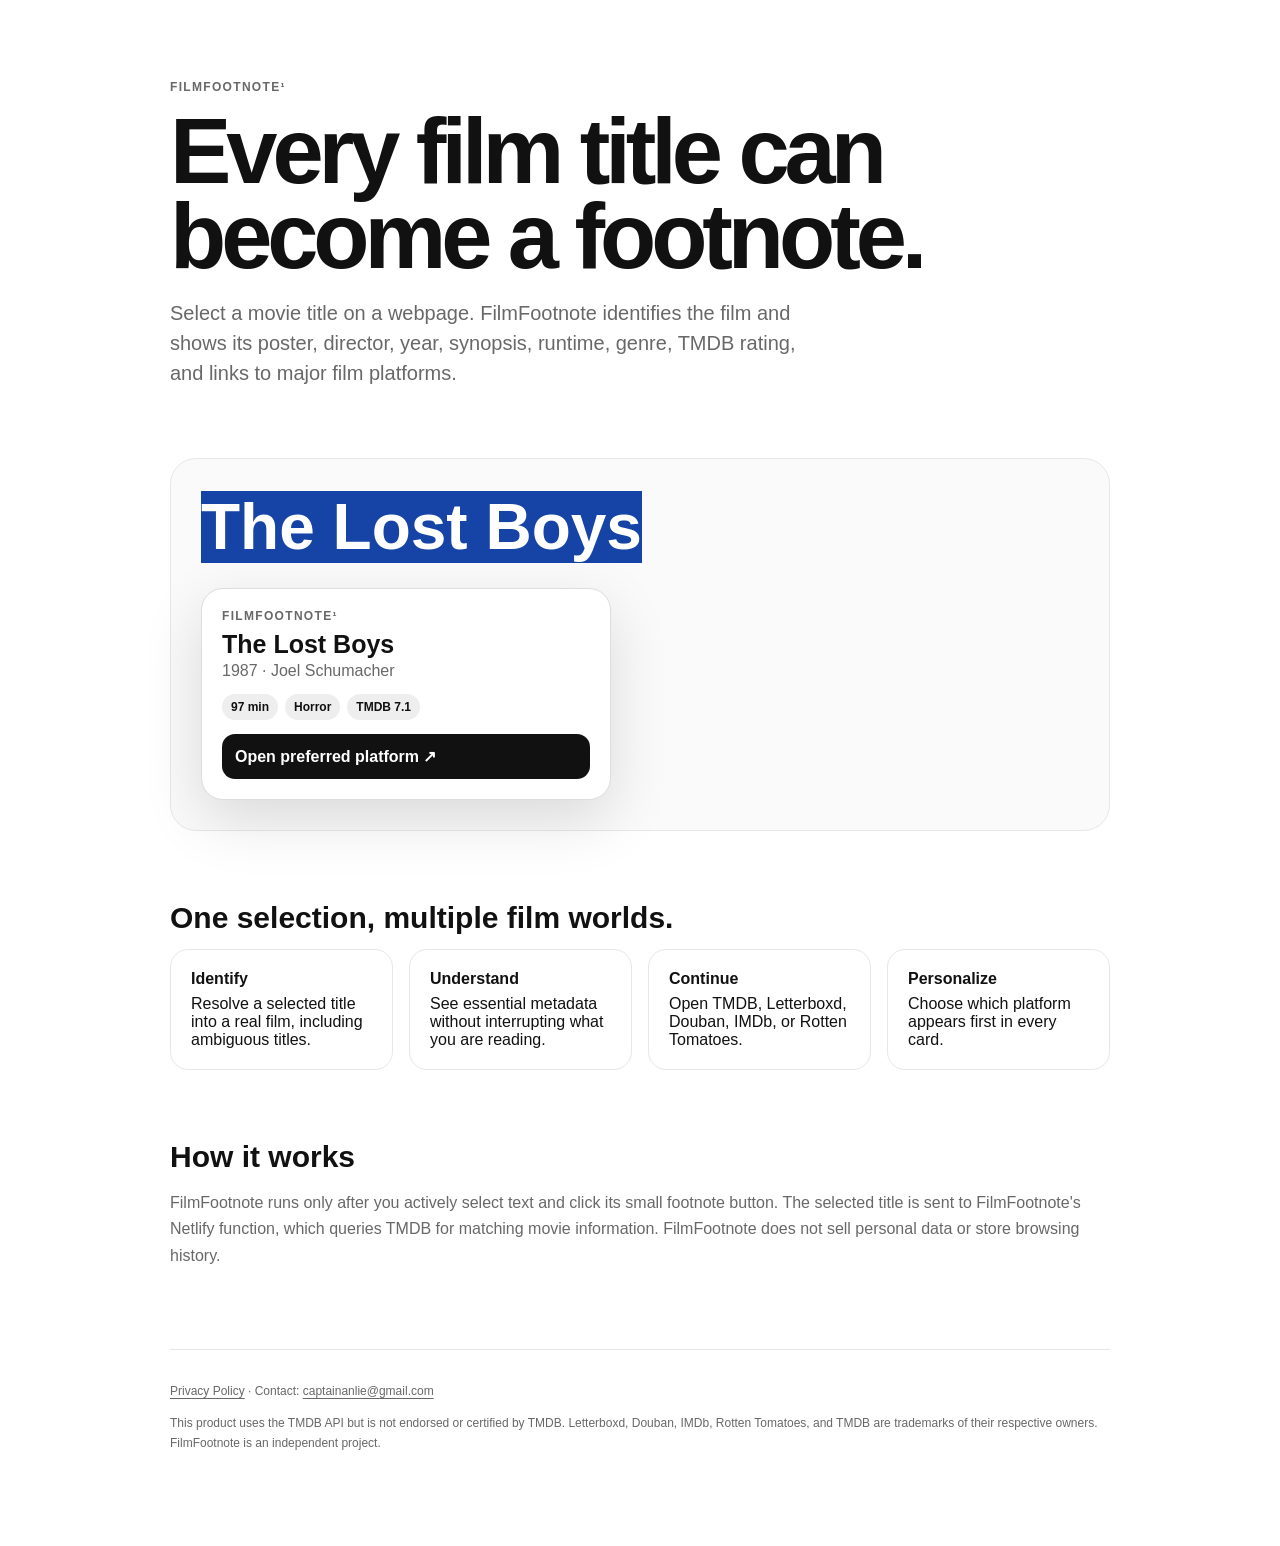
==== index.html @ b54d4970 "Add files via upload" ====
<!doctype html>
<html lang="en">
<head>
  <meta charset="utf-8">
  <meta name="viewport" content="width=device-width, initial-scale=1">
  <meta name="description" content="FilmFootnote identifies film titles selected on the web and connects them to movie information and film platforms.">
  <title>FilmFootnote — Film information, without leaving the page</title>
  <style>
    :root { color-scheme: light; --ink:#111; --muted:#686868; --line:#e7e7e7; }
    * { box-sizing:border-box; }
    body { margin:0; color:var(--ink); background:#fff; font-family:Inter,ui-sans-serif,-apple-system,BlinkMacSystemFont,"Segoe UI",sans-serif; }
    main { width:min(940px, calc(100% - 40px)); margin:0 auto; padding:80px 0; }
    .eyebrow { font-size:12px; font-weight:800; letter-spacing:.11em; text-transform:uppercase; color:var(--muted); }
    h1 { max-width:820px; margin:15px 0 20px; font-size:clamp(46px,8vw,92px); line-height:.92; letter-spacing:-.055em; }
    .lead { max-width:660px; margin:0; color:var(--muted); font-size:20px; line-height:1.5; }
    .demo { margin:70px 0; padding:30px; border:1px solid var(--line); border-radius:26px; background:#fafafa; }
    .selection { display:inline; background:#1543a6; color:#fff; font-size:clamp(30px,6vw,64px); font-weight:800; line-height:1.2; }
    .card { width:min(410px,100%); margin-top:22px; padding:20px; border:1px solid #ddd; border-radius:22px; background:#fff; box-shadow:0 20px 60px rgba(0,0,0,.13); }
    .card h2 { margin:7px 0 3px; font-size:25px; }
    .meta { color:var(--muted); }
    .chips { display:flex; flex-wrap:wrap; gap:7px; margin:14px 0; }
    .chip { padding:6px 9px; border-radius:999px; background:#eee; font-size:12px; font-weight:700; }
    .button { margin-top:8px; padding:13px; border-radius:13px; background:#111; color:#fff; font-weight:750; }
    section { margin-top:70px; }
    h3 { margin:0 0 14px; font-size:30px; }
    p, li { color:var(--muted); line-height:1.65; }
    .grid { display:grid; grid-template-columns:repeat(auto-fit,minmax(210px,1fr)); gap:16px; }
    .feature { padding:20px; border:1px solid var(--line); border-radius:18px; }
    .feature strong { display:block; margin-bottom:7px; }
    footer { margin-top:80px; padding-top:20px; border-top:1px solid var(--line); color:var(--muted); font-size:12px; line-height:1.6; }
    a { color:inherit; text-underline-offset:3px; }
  </style>
</head>
<body>
<main>
  <div class="eyebrow">FilmFootnote¹</div>
  <h1>Every film title can become a footnote.</h1>
  <p class="lead">Select a movie title on a webpage. FilmFootnote identifies the film and shows its poster, director, year, synopsis, runtime, genre, TMDB rating, and links to major film platforms.</p>

  <div class="demo">
    <div class="selection">The Lost Boys</div>
    <div class="card">
      <div class="eyebrow">FilmFootnote¹</div>
      <h2>The Lost Boys</h2>
      <div class="meta">1987 · Joel Schumacher</div>
      <div class="chips">
        <span class="chip">97 min</span>
        <span class="chip">Horror</span>
        <span class="chip">TMDB 7.1</span>
      </div>
      <div class="button">Open preferred platform ↗</div>
    </div>
  </div>

  <section>
    <h3>One selection, multiple film worlds.</h3>
    <div class="grid">
      <div class="feature"><strong>Identify</strong><span>Resolve a selected title into a real film, including ambiguous titles.</span></div>
      <div class="feature"><strong>Understand</strong><span>See essential metadata without interrupting what you are reading.</span></div>
      <div class="feature"><strong>Continue</strong><span>Open TMDB, Letterboxd, Douban, IMDb, or Rotten Tomatoes.</span></div>
      <div class="feature"><strong>Personalize</strong><span>Choose which platform appears first in every card.</span></div>
    </div>
  </section>

  <section>
    <h3>How it works</h3>
    <p>FilmFootnote runs only after you actively select text and click its small footnote button. The selected title is sent to FilmFootnote's Netlify function, which queries TMDB for matching movie information. FilmFootnote does not sell personal data or store browsing history.</p>
  </section>

  <footer>
    <p><a href="/privacy.html">Privacy Policy</a> · Contact: <a href="mailto:captainanlie@gmail.com">captainanlie@gmail.com</a></p>
    <p>This product uses the TMDB API but is not endorsed or certified by TMDB. Letterboxd, Douban, IMDb, Rotten Tomatoes, and TMDB are trademarks of their respective owners. FilmFootnote is an independent project.</p>
  </footer>
</main>
</body>
</html>
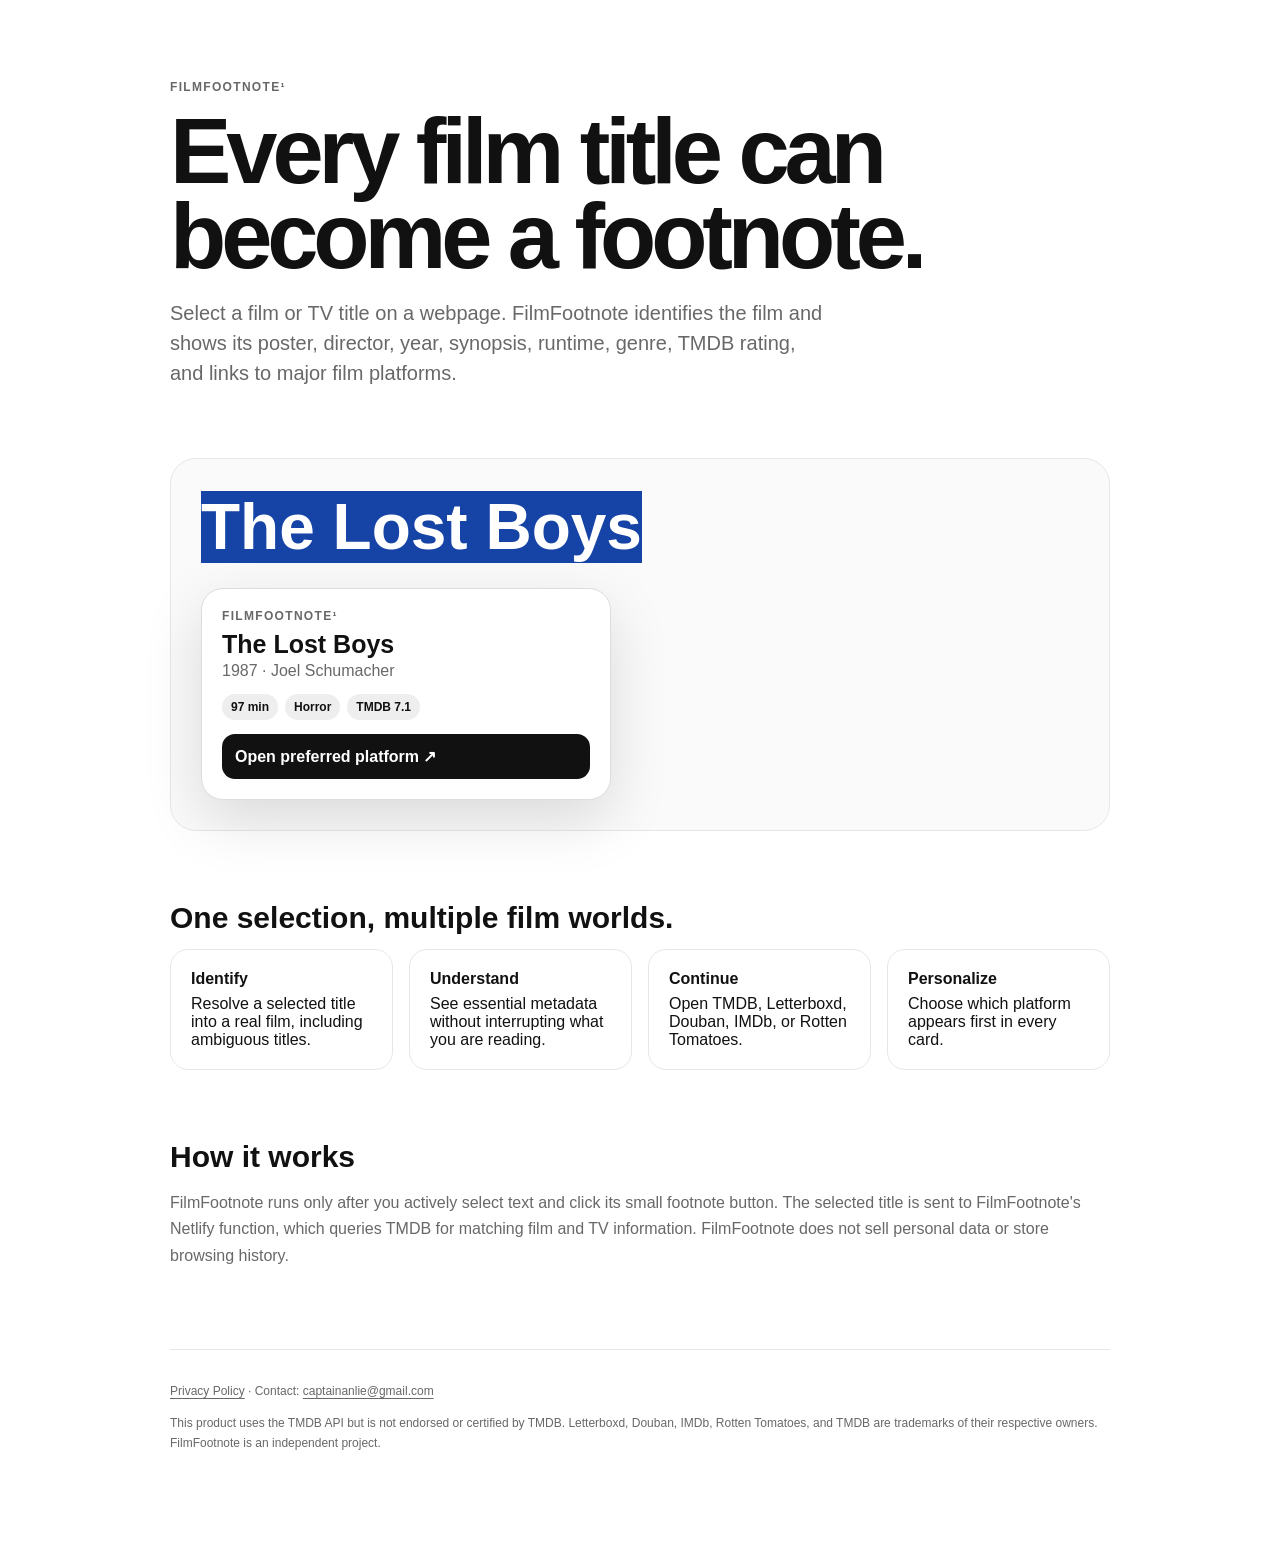
==== commit b37f38d4: "Add files via upload" ====
--- a/index.html
+++ b/index.html
@@ -3,7 +3,7 @@
 <head>
   <meta charset="utf-8">
   <meta name="viewport" content="width=device-width, initial-scale=1">
-  <meta name="description" content="FilmFootnote identifies film titles selected on the web and connects them to movie information and film platforms.">
+  <meta name="description" content="FilmFootnote identifies film and TV titles selected on the web and connects them to film and TV information and film platforms.">
   <title>FilmFootnote — Film information, without leaving the page</title>
   <style>
     :root { color-scheme: light; --ink:#111; --muted:#686868; --line:#e7e7e7; }
@@ -35,7 +35,7 @@
 <main>
   <div class="eyebrow">FilmFootnote¹</div>
   <h1>Every film title can become a footnote.</h1>
-  <p class="lead">Select a movie title on a webpage. FilmFootnote identifies the film and shows its poster, director, year, synopsis, runtime, genre, TMDB rating, and links to major film platforms.</p>
+  <p class="lead">Select a film or TV title on a webpage. FilmFootnote identifies the film and shows its poster, director, year, synopsis, runtime, genre, TMDB rating, and links to major film platforms.</p>
 
   <div class="demo">
     <div class="selection">The Lost Boys</div>
@@ -64,7 +64,7 @@
 
   <section>
     <h3>How it works</h3>
-    <p>FilmFootnote runs only after you actively select text and click its small footnote button. The selected title is sent to FilmFootnote's Netlify function, which queries TMDB for matching movie information. FilmFootnote does not sell personal data or store browsing history.</p>
+    <p>FilmFootnote runs only after you actively select text and click its small footnote button. The selected title is sent to FilmFootnote's Netlify function, which queries TMDB for matching film and TV information. FilmFootnote does not sell personal data or store browsing history.</p>
   </section>
 
   <footer>
